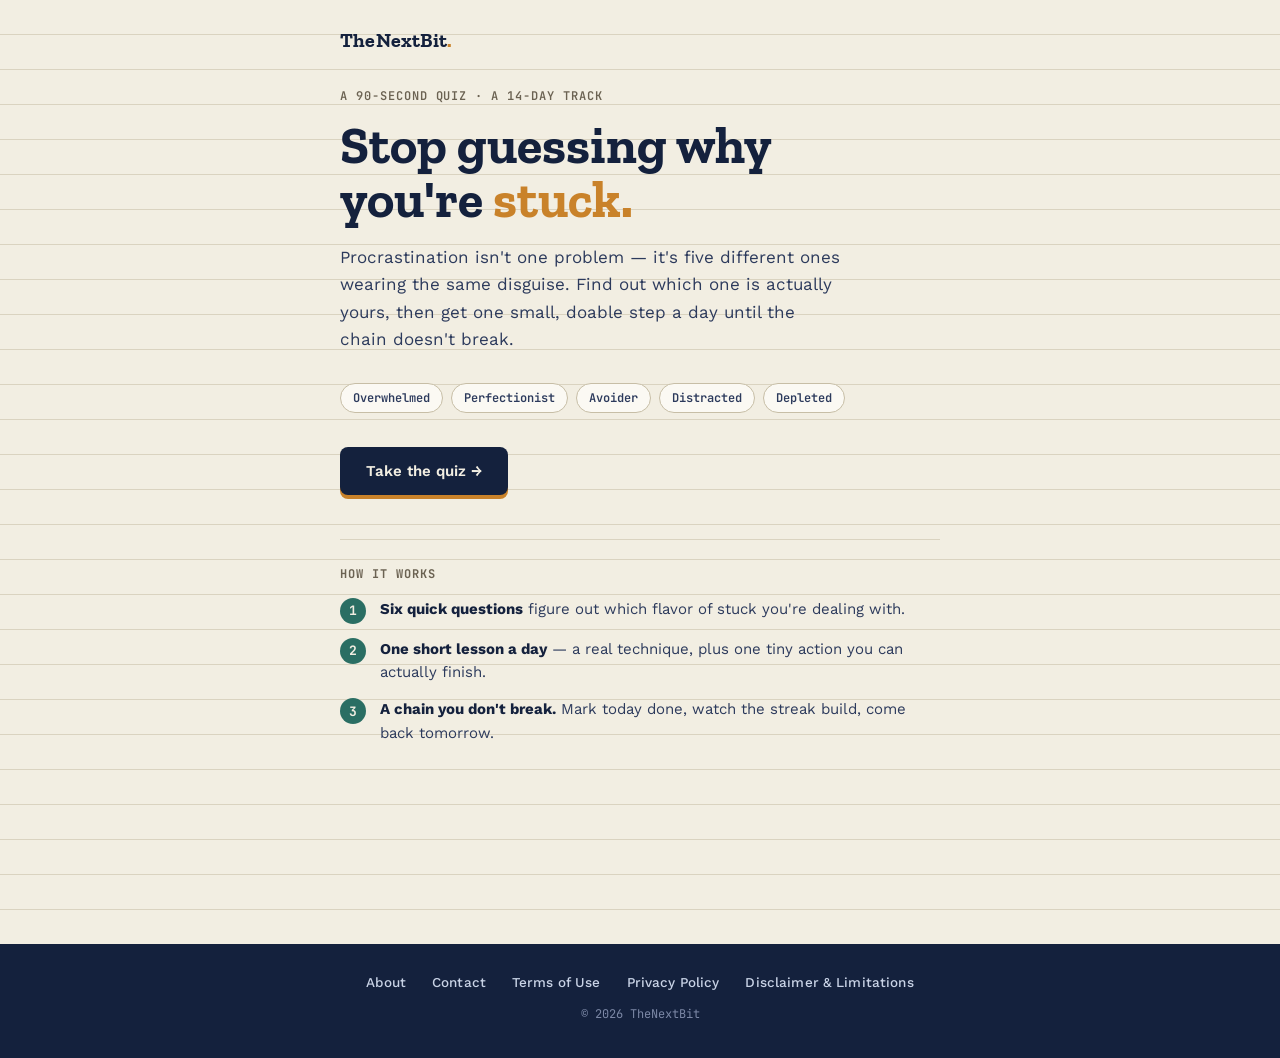
==== index.html @ bdb77855 "Add files via upload" ====
<!DOCTYPE html>
<html lang="en">
<head>
<meta charset="UTF-8">
<meta name="viewport" content="width=device-width, initial-scale=1.0, viewport-fit=cover">
<title>TheNextBit — one small step, tracked</title>
<meta name="description" content="A daily anti-procrastination coach. Take a 90-second quiz, get a personalized 14-day track, and keep your chain unbroken.">
<link rel="preconnect" href="https://fonts.googleapis.com">
<link rel="preconnect" href="https://fonts.gstatic.com" crossorigin>
<link href="https://fonts.googleapis.com/css2?family=Zilla+Slab:wght@500;600;700&family=Work+Sans:wght@400;500;600;700&family=JetBrains+Mono:wght@500;600;700&display=swap" rel="stylesheet">
<link rel="stylesheet" href="style.css">
</head>
<body>
<div id="app" role="main"></div>
<script src="app.js"></script>
</body>
</html>
---- style.css ----
/* ============================================================
   TOKENS
   ============================================================ */
:root {
  --ink: #14213D;
  --ink-soft: #2C3A5C;
  --paper: #F2EEE2;
  --paper-raised: #FBF9F3;
  --line: #DAD3C0;
  --line-strong: #C7BEA6;
  --mustard: #E8A33D;
  --mustard-deep: #C9822A;
  --teal: #2A6E63;
  --teal-deep: #1E4F47;
  --muted: #6B6252;
  --danger: #B3472B;

  --font-display: "Zilla Slab", Georgia, serif;
  --font-body: "Work Sans", -apple-system, BlinkMacSystemFont, sans-serif;
  --font-mono: "JetBrains Mono", ui-monospace, monospace;

  --radius: 14px;
  --radius-sm: 8px;
  --shadow-card: 0 1px 0 var(--line), 0 8px 24px -12px rgba(20,33,61,0.25);
}

* { box-sizing: border-box; }

html, body {
  margin: 0;
  padding: 0;
  background: var(--paper);
  color: var(--ink);
  font-family: var(--font-body);
  -webkit-font-smoothing: antialiased;
}

body {
  background-image: repeating-linear-gradient(
    to bottom,
    transparent 0px,
    transparent 34px,
    var(--line) 34px,
    var(--line) 35px
  );
  background-attachment: local;
  min-height: 100vh;
}

button {
  font-family: inherit;
  cursor: pointer;
}

textarea {
  font-family: inherit;
}

@media (prefers-reduced-motion: reduce) {
  * { animation-duration: 0.001ms !important; transition-duration: 0.001ms !important; }
}

:focus-visible {
  outline: 2px solid var(--teal-deep);
  outline-offset: 2px;
}

/* ============================================================
   LAYOUT SHELL
   ============================================================ */
.shell {
  max-width: 640px;
  margin: 0 auto;
  min-height: 100vh;
  padding: 28px 20px 64px;
  display: flex;
  flex-direction: column;
}

.topbar {
  display: flex;
  align-items: baseline;
  justify-content: space-between;
  margin-bottom: 28px;
  gap: 12px;
}

.wordmark {
  font-family: var(--font-display);
  font-weight: 700;
  font-size: 20px;
  letter-spacing: 0.01em;
  color: var(--ink);
  text-decoration: none;
}

.wordmark .dot { color: var(--mustard-deep); }

.topbar-actions {
  display: flex;
  gap: 14px;
  align-items: center;
}

.link-btn {
  background: none;
  border: none;
  font-size: 13px;
  color: var(--muted);
  font-weight: 600;
  text-decoration: underline;
  text-underline-offset: 3px;
  padding: 4px 0;
}
.link-btn:hover { color: var(--ink); }

/* ============================================================
   WELCOME
   ============================================================ */
.hero {
  padding-top: 8px;
}

.hero-eyebrow {
  font-family: var(--font-mono);
  font-size: 12px;
  font-weight: 600;
  letter-spacing: 0.08em;
  text-transform: uppercase;
  color: var(--muted);
  margin-bottom: 14px;
  display: block;
}

.hero h1 {
  font-family: var(--font-display);
  font-size: clamp(34px, 8vw, 52px);
  line-height: 1.04;
  margin: 0 0 18px;
  font-weight: 700;
  color: var(--ink);
}

.hero h1 em {
  font-style: normal;
  color: var(--mustard-deep);
}

.hero p.lede {
  font-size: 17px;
  line-height: 1.6;
  color: var(--ink-soft);
  max-width: 46ch;
  margin: 0 0 30px;
}

.type-pills {
  display: flex;
  flex-wrap: wrap;
  gap: 8px;
  margin-bottom: 34px;
}

.type-pill {
  font-family: var(--font-mono);
  font-size: 12px;
  font-weight: 600;
  padding: 6px 12px;
  border: 1px solid var(--line-strong);
  border-radius: 100px;
  color: var(--ink-soft);
  background: var(--paper-raised);
}

.btn-primary {
  display: inline-flex;
  align-items: center;
  gap: 10px;
  background: var(--ink);
  color: var(--paper);
  border: none;
  padding: 15px 26px;
  border-radius: var(--radius-sm);
  font-size: 15px;
  font-weight: 600;
  box-shadow: 0 4px 0 var(--mustard-deep);
  transition: transform 0.12s ease, box-shadow 0.12s ease;
}
.btn-primary:hover { transform: translateY(-1px); }
.btn-primary:active { transform: translateY(2px); box-shadow: 0 2px 0 var(--mustard-deep); }

.btn-secondary {
  display: inline-flex;
  align-items: center;
  gap: 8px;
  background: transparent;
  color: var(--ink);
  border: 1.5px solid var(--line-strong);
  padding: 13px 22px;
  border-radius: var(--radius-sm);
  font-size: 14px;
  font-weight: 600;
}
.btn-secondary:hover { border-color: var(--ink); }

.how-it-works {
  margin-top: 44px;
  border-top: 1px solid var(--line);
  padding-top: 26px;
}

.how-it-works h2 {
  font-family: var(--font-mono);
  font-size: 12px;
  text-transform: uppercase;
  letter-spacing: 0.08em;
  color: var(--muted);
  margin: 0 0 16px;
}

.how-steps {
  display: grid;
  gap: 14px;
}

.how-step {
  display: flex;
  gap: 14px;
  align-items: flex-start;
}

.how-step .num {
  font-family: var(--font-mono);
  font-weight: 700;
  font-size: 13px;
  color: var(--paper);
  background: var(--teal);
  width: 26px;
  height: 26px;
  border-radius: 50%;
  display: flex;
  align-items: center;
  justify-content: center;
  flex-shrink: 0;
}

.how-step p {
  margin: 0;
  font-size: 15px;
  line-height: 1.55;
  color: var(--ink-soft);
}

.how-step strong { color: var(--ink); }

/* ============================================================
   QUIZ
   ============================================================ */
.quiz-progress {
  display: flex;
  gap: 6px;
  margin-bottom: 30px;
}

.quiz-progress .seg {
  flex: 1;
  height: 4px;
  border-radius: 2px;
  background: var(--line-strong);
  overflow: hidden;
}
.quiz-progress .seg .fill {
  height: 100%;
  background: var(--teal);
  width: 0%;
  transition: width 0.3s ease;
}

.quiz-count {
  font-family: var(--font-mono);
  font-size: 12px;
  color: var(--muted);
  margin-bottom: 10px;
}

.quiz-q {
  font-family: var(--font-display);
  font-size: clamp(24px, 5.5vw, 30px);
  font-weight: 600;
  line-height: 1.25;
  margin: 0 0 26px;
  color: var(--ink);
}

.quiz-options {
  display: grid;
  gap: 10px;
}

.quiz-option {
  text-align: left;
  background: var(--paper-raised);
  border: 1.5px solid var(--line-strong);
  border-radius: var(--radius);
  padding: 16px 18px;
  font-size: 15px;
  line-height: 1.45;
  color: var(--ink);
  transition: border-color 0.12s ease, transform 0.08s ease, background 0.12s ease;
}
.quiz-option:hover {
  border-color: var(--teal);
  background: #fff;
}
.quiz-option:active { transform: scale(0.99); }

.quiz-back {
  margin-top: 22px;
}

/* ============================================================
   RESULTS
   ============================================================ */
.stamp {
  display: inline-block;
  border: 2.5px solid var(--ink);
  border-radius: var(--radius);
  padding: 20px 24px;
  transform: rotate(-1.2deg);
  margin-bottom: 22px;
  background: var(--paper-raised);
}

.stamp .stamp-eyebrow {
  font-family: var(--font-mono);
  font-size: 11px;
  text-transform: uppercase;
  letter-spacing: 0.08em;
  color: var(--muted);
  display: block;
  margin-bottom: 6px;
}

.stamp .stamp-type {
  font-family: var(--font-display);
  font-size: clamp(26px, 6vw, 36px);
  font-weight: 700;
  color: var(--mustard-deep);
  margin: 0;
}

.results-desc {
  font-size: 16px;
  line-height: 1.65;
  color: var(--ink-soft);
  max-width: 52ch;
  margin: 0 0 30px;
}

.score-bars {
  display: grid;
  gap: 12px;
  margin-bottom: 34px;
}

.score-row {
  display: grid;
  grid-template-columns: 110px 1fr 34px;
  align-items: center;
  gap: 10px;
}

.score-label {
  font-size: 13px;
  font-weight: 600;
  color: var(--ink-soft);
}

.score-track {
  height: 8px;
  background: var(--line);
  border-radius: 4px;
  overflow: hidden;
}
.score-fill {
  height: 100%;
  background: var(--teal);
  border-radius: 4px;
}
.score-row.is-top .score-fill { background: var(--mustard-deep); }
.score-row.is-top .score-label { color: var(--ink); }

.score-num {
  font-family: var(--font-mono);
  font-size: 12px;
  color: var(--muted);
  text-align: right;
}

/* ============================================================
   TODAY DASHBOARD
   ============================================================ */
.day-meta {
  display: flex;
  justify-content: space-between;
  align-items: baseline;
  margin-bottom: 18px;
  flex-wrap: wrap;
  gap: 8px;
}

.day-meta .track-label {
  font-family: var(--font-mono);
  font-size: 12px;
  letter-spacing: 0.06em;
  text-transform: uppercase;
  color: var(--muted);
}

.streak-badge {
  font-family: var(--font-mono);
  font-size: 13px;
  font-weight: 700;
  color: var(--danger);
  display: flex;
  align-items: center;
  gap: 5px;
}

/* --- signature element: the chain --- */
.chain-wrap {
  margin-bottom: 30px;
  overflow-x: auto;
  padding: 10px 2px 16px;
  -webkit-overflow-scrolling: touch;
}

.chain {
  display: flex;
  align-items: center;
  width: max-content;
}

.chain-link {
  position: relative;
  display: flex;
  align-items: center;
}

.chain-link .rung {
  width: 3px;
  height: 2px;
  background: var(--line-strong);
}
.chain-link:first-child .rung { display: none; }

.chain-node {
  width: 34px;
  height: 34px;
  border-radius: 50%;
  border: 2.5px solid var(--line-strong);
  background: var(--paper-raised);
  display: flex;
  align-items: center;
  justify-content: center;
  font-family: var(--font-mono);
  font-size: 11px;
  font-weight: 700;
  color: var(--muted);
  flex-shrink: 0;
  transition: background 0.2s ease, border-color 0.2s ease, color 0.2s ease;
}

.chain-node.done {
  background: var(--mustard);
  border-color: var(--mustard-deep);
  color: var(--ink);
}

.chain-node.today {
  border-color: var(--teal);
  box-shadow: 0 0 0 3px rgba(42,110,99,0.15);
}

.chain-node.today.done {
  border-color: var(--teal-deep);
}

/* --- lesson card --- */
.lesson-card {
  background: var(--paper-raised);
  border: 1.5px solid var(--line-strong);
  border-radius: var(--radius);
  box-shadow: var(--shadow-card);
  padding: 26px 24px;
  margin-bottom: 20px;
  animation: card-in 0.35s ease both;
}

@keyframes card-in {
  from { opacity: 0; transform: translateY(6px); }
  to { opacity: 1; transform: translateY(0); }
}

.lesson-eyebrow {
  font-family: var(--font-mono);
  font-size: 11px;
  text-transform: uppercase;
  letter-spacing: 0.07em;
  color: var(--teal-deep);
  font-weight: 700;
  margin-bottom: 8px;
  display: block;
}

.lesson-title {
  font-family: var(--font-display);
  font-size: 24px;
  font-weight: 700;
  margin: 0 0 14px;
  color: var(--ink);
}

.lesson-teaching {
  font-size: 15px;
  line-height: 1.65;
  color: var(--ink-soft);
  margin: 0 0 20px;
}

.action-box {
  background: var(--paper);
  border: 1.5px dashed var(--line-strong);
  border-radius: var(--radius-sm);
  padding: 16px 18px;
  display: flex;
  gap: 12px;
  align-items: flex-start;
}

.action-box input[type="checkbox"] {
  width: 20px;
  height: 20px;
  margin-top: 2px;
  accent-color: var(--teal);
  flex-shrink: 0;
}

.action-box .action-text {
  font-size: 14.5px;
  line-height: 1.5;
}

.action-box .action-text .tag {
  font-family: var(--font-mono);
  font-size: 10.5px;
  text-transform: uppercase;
  letter-spacing: 0.06em;
  color: var(--mustard-deep);
  font-weight: 700;
  display: block;
  margin-bottom: 4px;
}

.reflection-card {
  background: var(--paper-raised);
  border: 1.5px solid var(--line-strong);
  border-radius: var(--radius);
  padding: 22px 24px;
  margin-bottom: 22px;
}

.reflection-card label {
  display: block;
  font-family: var(--font-mono);
  font-size: 11px;
  text-transform: uppercase;
  letter-spacing: 0.06em;
  color: var(--muted);
  font-weight: 700;
  margin-bottom: 10px;
}

.reflection-card textarea {
  width: 100%;
  border: 1px solid var(--line-strong);
  border-radius: var(--radius-sm);
  background: var(--paper);
  padding: 12px 14px;
  font-size: 14.5px;
  color: var(--ink);
  resize: vertical;
  min-height: 70px;
  line-height: 1.5;
}
.reflection-card textarea:focus {
  border-color: var(--teal);
}

.complete-row {
  display: flex;
  gap: 12px;
  align-items: center;
  flex-wrap: wrap;
}

.done-note {
  font-size: 13.5px;
  color: var(--teal-deep);
  font-weight: 600;
  display: flex;
  align-items: center;
  gap: 6px;
}

/* --- bottom nav --- */
.tabbar {
  margin-top: auto;
  padding-top: 30px;
  display: flex;
  gap: 10px;
  border-top: 1px solid var(--line);
  padding-top: 20px;
  margin-top: 36px;
}

.tab-btn {
  flex: 1;
  background: transparent;
  border: 1.5px solid var(--line-strong);
  border-radius: var(--radius-sm);
  padding: 12px;
  font-size: 13px;
  font-weight: 600;
  color: var(--muted);
}
.tab-btn.active {
  background: var(--ink);
  color: var(--paper);
  border-color: var(--ink);
}

/* ============================================================
   INSIGHTS
   ============================================================ */
.stat-grid {
  display: grid;
  grid-template-columns: repeat(3, 1fr);
  gap: 10px;
  margin-bottom: 30px;
}

.stat-card {
  background: var(--paper-raised);
  border: 1.5px solid var(--line-strong);
  border-radius: var(--radius);
  padding: 16px 14px;
  text-align: center;
}

.stat-num {
  font-family: var(--font-mono);
  font-size: 26px;
  font-weight: 700;
  color: var(--mustard-deep);
  display: block;
}

.stat-label {
  font-size: 11.5px;
  color: var(--muted);
  font-weight: 600;
  margin-top: 4px;
  display: block;
}

.log-list {
  display: grid;
  gap: 10px;
}

.log-empty {
  color: var(--muted);
  font-size: 14px;
  padding: 30px 0;
  text-align: center;
  border: 1.5px dashed var(--line-strong);
  border-radius: var(--radius);
}

.log-row {
  background: var(--paper-raised);
  border: 1px solid var(--line);
  border-radius: var(--radius-sm);
  padding: 14px 16px;
}

.log-row .log-date {
  font-family: var(--font-mono);
  font-size: 11.5px;
  color: var(--teal-deep);
  font-weight: 700;
  margin-bottom: 4px;
  display: block;
}

.log-row .log-text {
  font-size: 14px;
  color: var(--ink-soft);
  line-height: 1.5;
}

.log-row .log-text.empty {
  color: var(--muted);
  font-style: italic;
}

.section-heading {
  font-family: var(--font-mono);
  font-size: 12px;
  text-transform: uppercase;
  letter-spacing: 0.07em;
  color: var(--muted);
  font-weight: 700;
  margin: 0 0 14px;
}

.danger-zone {
  margin-top: 40px;
  padding-top: 20px;
  border-top: 1px solid var(--line);
}

.danger-btn {
  background: transparent;
  border: 1.5px solid var(--danger);
  color: var(--danger);
  border-radius: var(--radius-sm);
  padding: 10px 16px;
  font-size: 13px;
  font-weight: 600;
}
.danger-btn:hover { background: var(--danger); color: #fff; }

@media (max-width: 420px) {
  .stat-grid { grid-template-columns: repeat(3, 1fr); }
  .score-row { grid-template-columns: 92px 1fr 30px; }
}

/* ============================================================
   SITE FOOTER
   ============================================================ */
.site-footer {
  background: var(--ink);
  background-image: none;
  color: var(--paper);
  padding: 30px 20px 36px;
  text-align: center;
  margin-top: 44px;
}

.site-footer .footer-links {
  display: flex;
  flex-wrap: wrap;
  justify-content: center;
  gap: 10px 26px;
  margin-bottom: 16px;
}

.site-footer .footer-links a {
  color: #C9D3E6;
  text-decoration: none;
  font-size: 13.5px;
  font-weight: 500;
  letter-spacing: 0.01em;
}
.site-footer .footer-links a:hover {
  color: var(--mustard);
  text-decoration: underline;
  text-underline-offset: 3px;
}

.site-footer .footer-copy {
  font-family: var(--font-mono);
  font-size: 12px;
  color: #7C88A6;
}

/* ============================================================
   LEGAL / ABOUT PAGES
   ============================================================ */
.legal-wrap {
  max-width: 640px;
  margin: 0 auto;
  padding: 34px 20px 10px;
}

.legal-wrap .back-link {
  display: inline-block;
  font-family: var(--font-mono);
  font-size: 12px;
  color: var(--muted);
  text-decoration: none;
  margin-bottom: 26px;
}
.legal-wrap .back-link:hover { color: var(--ink); }

.legal-wrap h1 {
  font-family: var(--font-display);
  font-size: clamp(28px, 6vw, 38px);
  font-weight: 700;
  margin: 0 0 6px;
  color: var(--ink);
}

.legal-wrap .updated {
  display: block;
  font-family: var(--font-mono);
  font-size: 12px;
  color: var(--muted);
  margin-bottom: 28px;
}

.legal-wrap .lede {
  font-size: 16.5px;
  line-height: 1.7;
  color: var(--ink-soft);
  margin: 0 0 8px;
}

.legal-wrap h2 {
  font-family: var(--font-display);
  font-size: 19px;
  font-weight: 600;
  margin: 30px 0 10px;
  color: var(--ink);
}

.legal-wrap p {
  font-size: 15px;
  line-height: 1.7;
  color: var(--ink-soft);
  margin: 0 0 14px;
}

.legal-wrap ul {
  margin: 0 0 14px;
  padding-left: 20px;
}

.legal-wrap li {
  font-size: 15px;
  line-height: 1.7;
  color: var(--ink-soft);
  margin-bottom: 6px;
}

.legal-wrap a.inline-link {
  color: var(--teal-deep);
  font-weight: 600;
}
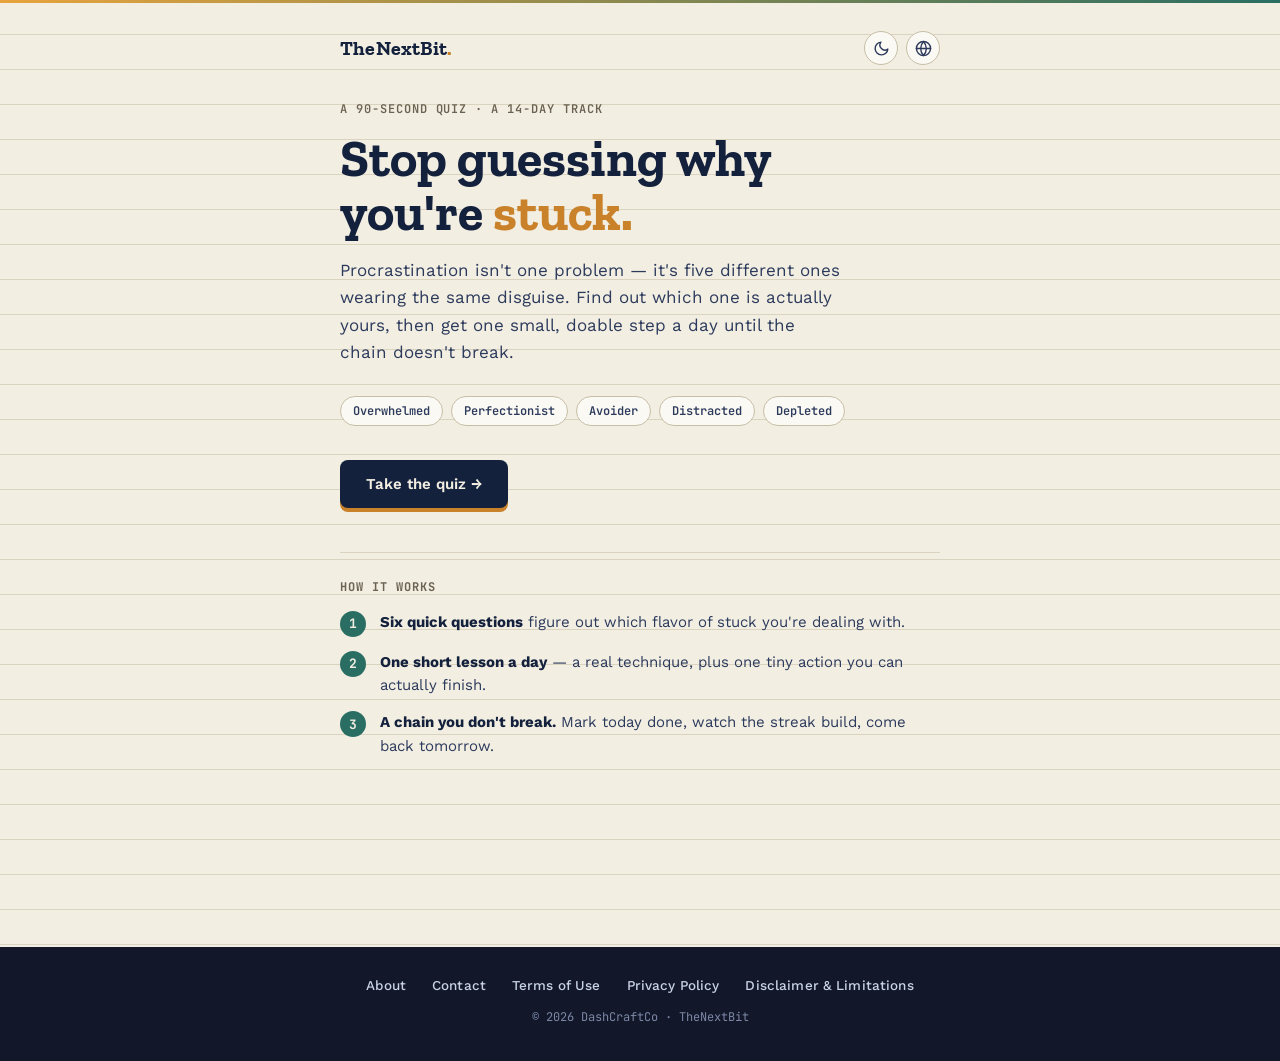
==== commit 95cfd66f: "Add files via upload" ====
--- a/index.html
+++ b/index.html
@@ -5,6 +5,17 @@
 <meta name="viewport" content="width=device-width, initial-scale=1.0, viewport-fit=cover">
 <title>TheNextBit — one small step, tracked</title>
 <meta name="description" content="A daily anti-procrastination coach. Take a 90-second quiz, get a personalized 14-day track, and keep your chain unbroken.">
+
+<link rel="manifest" href="manifest.json">
+<meta name="theme-color" content="#14213D">
+<meta name="mobile-web-app-capable" content="yes">
+<meta name="apple-mobile-web-app-capable" content="yes">
+<meta name="apple-mobile-web-app-status-bar-style" content="black-translucent">
+<meta name="apple-mobile-web-app-title" content="TheNextBit">
+<link rel="icon" type="image/png" sizes="32x32" href="icons/favicon-32.png">
+<link rel="icon" type="image/png" sizes="16x16" href="icons/favicon-16.png">
+<link rel="apple-touch-icon" href="icons/apple-touch-icon.png">
+
 <link rel="preconnect" href="https://fonts.googleapis.com">
 <link rel="preconnect" href="https://fonts.gstatic.com" crossorigin>
 <link href="https://fonts.googleapis.com/css2?family=Zilla+Slab:wght@500;600;700&family=Work+Sans:wght@400;500;600;700&family=JetBrains+Mono:wght@500;600;700&display=swap" rel="stylesheet">
@@ -12,6 +23,8 @@
 </head>
 <body>
 <div id="app" role="main"></div>
+<script src="i18n.js"></script>
+<script src="chrome.js"></script>
 <script src="app.js"></script>
 </body>
 </html>
--- a/style.css
+++ b/style.css
@@ -14,6 +14,12 @@
   --teal-deep: #1E4F47;
   --muted: #6B6252;
   --danger: #B3472B;
+  --on-accent: #21170A;
+
+  --footer-bg: #12182A;
+  --footer-text: #E7E2D3;
+  --footer-link: #C9D3E6;
+  --footer-muted: #7C88A6;
 
   --font-display: "Zilla Slab", Georgia, serif;
   --font-body: "Work Sans", -apple-system, BlinkMacSystemFont, sans-serif;
@@ -21,10 +27,38 @@
 
   --radius: 14px;
   --radius-sm: 8px;
-  --shadow-card: 0 1px 0 var(--line), 0 8px 24px -12px rgba(20,33,61,0.25);
+  --shadow-card: 0 1px 0 var(--line), 0 14px 32px -16px rgba(20,33,61,0.28);
+  --shadow-pop: 0 10px 30px -8px rgba(0,0,0,0.35);
+
+  color-scheme: light;
+}
+
+[data-theme="dark"] {
+  --ink: #F3F1E8;
+  --ink-soft: #C9C2B0;
+  --paper: #10141C;
+  --paper-raised: #1A2029;
+  --line: #2A303C;
+  --line-strong: #3B4250;
+  --mustard: #F0B25C;
+  --mustard-deep: #E8A33D;
+  --teal: #4FA294;
+  --teal-deep: #7FC9BB;
+  --muted: #9A9486;
+  --danger: #E17A5D;
+  --on-accent: #21170A;
+
+  --shadow-card: 0 1px 0 var(--line), 0 18px 40px -18px rgba(0,0,0,0.55);
+  --shadow-pop: 0 14px 36px -10px rgba(0,0,0,0.6);
+
+  color-scheme: dark;
 }
 
 * { box-sizing: border-box; }
+
+html {
+  transition: background-color 0.25s ease;
+}
 
 html, body {
   margin: 0;
@@ -45,6 +79,14 @@
   );
   background-attachment: local;
   min-height: 100vh;
+  transition: background-color 0.25s ease, color 0.25s ease;
+}
+
+body::before {
+  content: "";
+  display: block;
+  height: 3px;
+  background: linear-gradient(90deg, var(--mustard) 0%, var(--teal) 100%);
 }
 
 button {
@@ -79,7 +121,7 @@
 
 .topbar {
   display: flex;
-  align-items: baseline;
+  align-items: center;
   justify-content: space-between;
   margin-bottom: 28px;
   gap: 12px;
@@ -113,6 +155,110 @@
   padding: 4px 0;
 }
 .link-btn:hover { color: var(--ink); }
+
+/* ============================================================
+   HEADER CONTROLS — theme + language
+   ============================================================ */
+.header-controls {
+  display: flex;
+  align-items: center;
+  gap: 8px;
+}
+
+.icon-btn {
+  width: 34px;
+  height: 34px;
+  border-radius: 50%;
+  border: 1.5px solid var(--line-strong);
+  background: var(--paper-raised);
+  color: var(--ink-soft);
+  display: flex;
+  align-items: center;
+  justify-content: center;
+  transition: border-color 0.15s ease, color 0.15s ease, transform 0.1s ease;
+  flex-shrink: 0;
+}
+.icon-btn:hover {
+  border-color: var(--teal);
+  color: var(--ink);
+}
+.icon-btn:active { transform: scale(0.94); }
+
+.lang-wrap {
+  position: relative;
+}
+
+.lang-menu {
+  position: absolute;
+  top: calc(100% + 10px);
+  right: 0;
+  width: 240px;
+  background: var(--footer-bg);
+  border-radius: var(--radius);
+  padding: 16px;
+  box-shadow: var(--shadow-pop);
+  z-index: 40;
+  animation: menu-in 0.16s ease both;
+}
+
+@keyframes menu-in {
+  from { opacity: 0; transform: translateY(-4px); }
+  to { opacity: 1; transform: translateY(0); }
+}
+
+.lang-menu-title {
+  font-family: var(--font-mono);
+  font-size: 11px;
+  text-transform: uppercase;
+  letter-spacing: 0.08em;
+  color: var(--footer-muted);
+  font-weight: 700;
+  margin-bottom: 10px;
+}
+
+.lang-option {
+  width: 100%;
+  display: flex;
+  align-items: center;
+  justify-content: space-between;
+  background: transparent;
+  border: none;
+  border-radius: var(--radius-sm);
+  padding: 10px 10px;
+  font-size: 14px;
+  font-weight: 600;
+  color: var(--footer-text);
+  text-align: left;
+}
+.lang-option:hover { background: rgba(255,255,255,0.06); }
+.lang-option.active { color: var(--mustard); }
+.lang-option .lang-code {
+  font-family: var(--font-mono);
+  font-size: 11px;
+  color: var(--footer-muted);
+  font-weight: 700;
+}
+.lang-option.active .lang-code { color: var(--mustard); }
+
+.lang-disclaimer {
+  margin-top: 12px;
+  padding-top: 12px;
+  border-top: 1px solid rgba(255,255,255,0.1);
+  font-size: 11.5px;
+  line-height: 1.55;
+  color: var(--footer-muted);
+}
+
+/* Lightweight header wrapper for static legal pages — no min-height,
+   so content directly below is never pushed down by empty space. */
+.page-header {
+  max-width: 640px;
+  margin: 0 auto;
+  padding: 24px 20px 0;
+  display: flex;
+  align-items: center;
+  justify-content: space-between;
+}
 
 /* ============================================================
    WELCOME
@@ -310,7 +456,7 @@
 }
 .quiz-option:hover {
   border-color: var(--teal);
-  background: #fff;
+  box-shadow: 0 6px 18px -10px rgba(20,33,61,0.3);
 }
 .quiz-option:active { transform: scale(0.99); }
 
@@ -474,7 +620,7 @@
 .chain-node.done {
   background: var(--mustard);
   border-color: var(--mustard-deep);
-  color: var(--ink);
+  color: var(--on-accent);
 }
 
 .chain-node.today {
@@ -751,9 +897,8 @@
    SITE FOOTER
    ============================================================ */
 .site-footer {
-  background: var(--ink);
-  background-image: none;
-  color: var(--paper);
+  background: var(--footer-bg);
+  color: var(--footer-text);
   padding: 30px 20px 36px;
   text-align: center;
   margin-top: 44px;
@@ -768,7 +913,7 @@
 }
 
 .site-footer .footer-links a {
-  color: #C9D3E6;
+  color: var(--footer-link);
   text-decoration: none;
   font-size: 13.5px;
   font-weight: 500;
@@ -783,7 +928,7 @@
 .site-footer .footer-copy {
   font-family: var(--font-mono);
   font-size: 12px;
-  color: #7C88A6;
+  color: var(--footer-muted);
 }
 
 /* ============================================================
